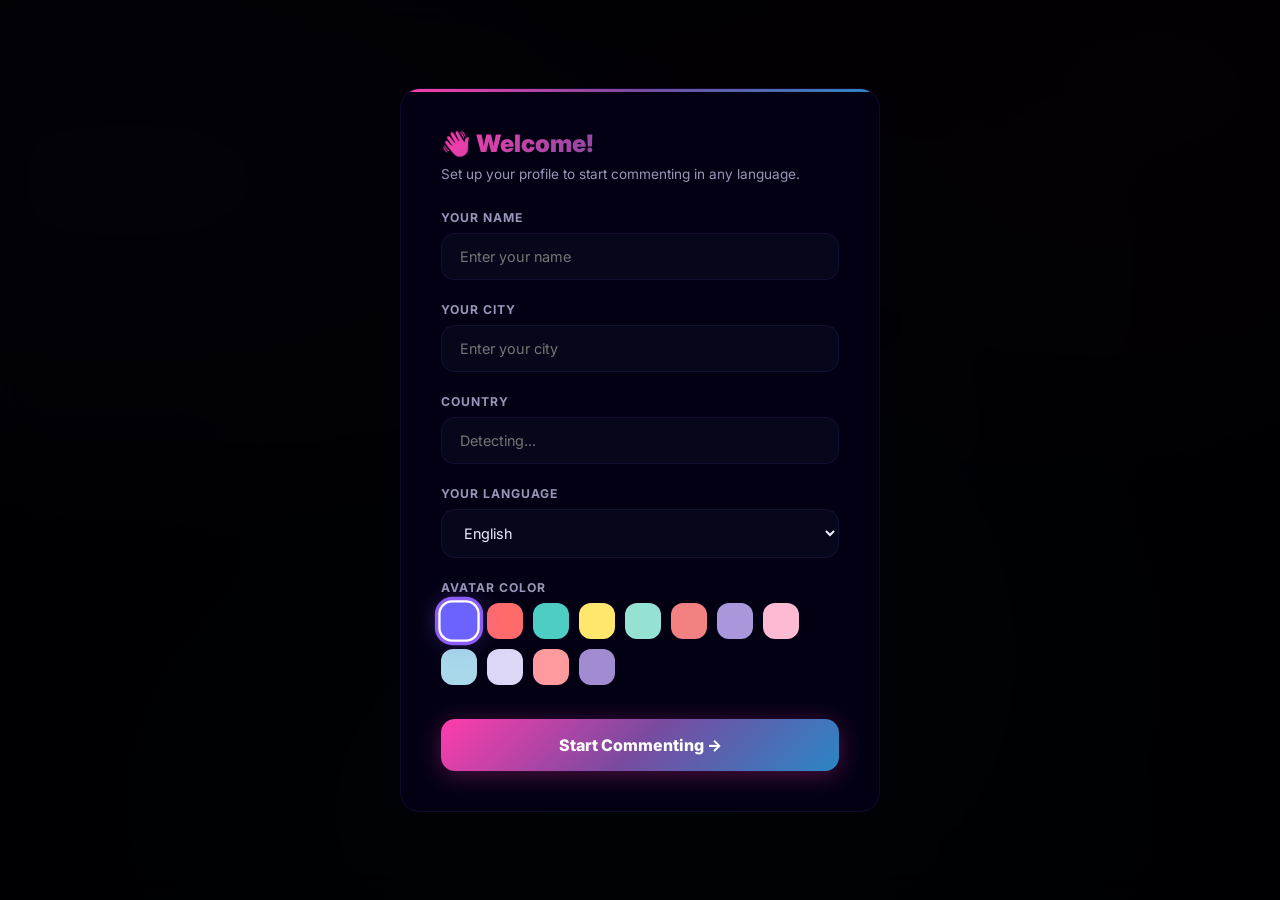
==== index.html @ 9a0cb6ca "🚀 Multilingual Comment System v1.0 - Full MVP Features: - 🌐 Translate comments to 20+ languages (MyM" ====
<!DOCTYPE html>
<html lang="en">
<head>
    <meta charset="UTF-8">
    <meta name="viewport" content="width=device-width, initial-scale=1.0">
    <meta name="description" content="Multilingual Comment System with Translation, Likes/Dislikes, and Auto Moderation">
    <title>💬 Multilingual Comment System</title>
    <link rel="stylesheet" href="assets/css/style.css">
    <link rel="icon" href="data:image/svg+xml,<svg xmlns='http://www.w3.org/2000/svg' viewBox='0 0 100 100'><text y='.9em' font-size='90'>💬</text></svg>">
</head>
<body>
    <div id="app">
        <div class="loading-spinner" style="min-height:100vh;display:flex;align-items:center;justify-content:center">
            <div class="spinner"></div>
            <span>Loading Comment System...</span>
        </div>
    </div>
    <div class="toast-container" id="toastContainer"></div>
    <script src="assets/js/app.js"></script>
</body>
</html>
---- assets/css/style.css ----
/* ===== MULTILINGUAL COMMENT SYSTEM v3.0 — ULTRA PREMIUM ===== */
@import url('https://fonts.googleapis.com/css2?family=Inter:wght@300;400;500;600;700;800;900&display=swap');

:root {
  --bg: #030014;
  --card: rgba(15,15,40,0.6);
  --card-hover: rgba(22,22,55,0.8);
  --input: rgba(10,10,30,0.7);
  --purple: #8B5CF6;
  --cyan: #06D6A0;
  --pink: #FF3CAC;
  --blue: #2B86C5;
  --gold: #F7C948;
  --neon-purple: rgba(139,92,246,0.4);
  --neon-cyan: rgba(6,214,160,0.3);
  --neon-pink: rgba(255,60,172,0.3);
  --g1: linear-gradient(135deg,#8B5CF6,#06D6A0);
  --g2: linear-gradient(135deg,#FF3CAC,#784BA0,#2B86C5);
  --g3: linear-gradient(90deg,#8B5CF6,#06D6A0,#FF3CAC,#2B86C5,#8B5CF6);
  --text1: #F0EDFF;
  --text2: #9896B8;
  --text3: #5C5A7A;
  --border: rgba(139,92,246,0.1);
  --r: 20px;
  --rs: 14px;
  --t: all 0.4s cubic-bezier(0.25,0.46,0.45,0.94);
}

*{margin:0;padding:0;box-sizing:border-box}

body{font-family:'Inter',sans-serif;background:var(--bg);color:var(--text1);min-height:100vh;overflow-x:hidden}

/* ===== AURORA + STARS BACKGROUND ===== */
body::before{
  content:'';position:fixed;inset:0;z-index:0;pointer-events:none;
  background:
    radial-gradient(ellipse 800px 400px at 10% 20%,rgba(139,92,246,0.12),transparent),
    radial-gradient(ellipse 600px 400px at 90% 10%,rgba(255,60,172,0.08),transparent),
    radial-gradient(ellipse 700px 500px at 50% 90%,rgba(6,214,160,0.08),transparent),
    radial-gradient(ellipse 400px 400px at 70% 50%,rgba(43,134,197,0.06),transparent);
  animation:aurora 15s ease-in-out infinite alternate;
}
body::after{
  content:'';position:fixed;inset:0;z-index:0;pointer-events:none;
  background-image:
    radial-gradient(1px 1px at 10% 15%,rgba(255,255,255,0.4),transparent),
    radial-gradient(1px 1px at 30% 45%,rgba(255,255,255,0.3),transparent),
    radial-gradient(1.5px 1.5px at 50% 25%,rgba(139,92,246,0.5),transparent),
    radial-gradient(1px 1px at 70% 65%,rgba(255,255,255,0.35),transparent),
    radial-gradient(1px 1px at 85% 35%,rgba(6,214,160,0.4),transparent),
    radial-gradient(1.5px 1.5px at 20% 75%,rgba(255,60,172,0.4),transparent),
    radial-gradient(1px 1px at 60% 85%,rgba(255,255,255,0.3),transparent),
    radial-gradient(1px 1px at 40% 5%,rgba(255,255,255,0.4),transparent),
    radial-gradient(1px 1px at 95% 80%,rgba(139,92,246,0.45),transparent),
    radial-gradient(1px 1px at 5% 55%,rgba(255,255,255,0.25),transparent);
  animation:twinkle 4s ease-in-out infinite alternate;
}
@keyframes aurora{
  0%{filter:hue-rotate(0deg) brightness(1);transform:scale(1)}
  50%{filter:hue-rotate(15deg) brightness(1.1);transform:scale(1.03)}
  100%{filter:hue-rotate(-10deg) brightness(1);transform:scale(1)}
}
@keyframes twinkle{0%{opacity:.6}50%{opacity:1}100%{opacity:.7}}

::-webkit-scrollbar{width:4px}
::-webkit-scrollbar-track{background:transparent}
::-webkit-scrollbar-thumb{background:var(--purple);border-radius:10px}

/* ===== HEADER ===== */
.app-header{
  position:sticky;top:0;z-index:100;
  background:rgba(3,0,20,0.7);
  backdrop-filter:blur(30px) saturate(1.8);
  border-bottom:1px solid var(--border);
  padding:12px 0;
}
.header-inner{max-width:840px;margin:0 auto;padding:0 20px;display:flex;align-items:center;justify-content:space-between}

.logo{display:flex;align-items:center;gap:12px;font-size:1.35rem;font-weight:900}
.logo-icon{
  width:46px;height:46px;border-radius:16px;
  display:flex;align-items:center;justify-content:center;font-size:1.3rem;
  background:var(--g2);
  box-shadow:0 0 30px var(--neon-pink),0 0 60px rgba(139,92,246,0.15);
  animation:iconFloat 4s ease-in-out infinite;
  position:relative;
}
.logo-icon::after{
  content:'';position:absolute;inset:-3px;border-radius:18px;
  background:var(--g3);background-size:300% 300%;
  animation:borderSpin 4s linear infinite;
  z-index:-1;opacity:0.5;filter:blur(4px);
}
@keyframes iconFloat{0%,100%{transform:translateY(0) rotate(0deg)}50%{transform:translateY(-3px) rotate(2deg)}}
@keyframes borderSpin{0%{background-position:0% 50%}50%{background-position:100% 50%}100%{background-position:0% 50%}}

.logo span{background:var(--g1);-webkit-background-clip:text;-webkit-text-fill-color:transparent;background-clip:text}

.lang-selector{position:relative}
.lang-selector select{
  appearance:none;background:var(--card);backdrop-filter:blur(10px);
  color:var(--text1);border:1px solid var(--border);
  padding:9px 38px 9px 14px;border-radius:var(--rs);
  font-family:inherit;font-size:0.85rem;cursor:pointer;transition:var(--t);
}
.lang-selector select:hover{border-color:rgba(139,92,246,0.3)}
.lang-selector select:focus{outline:none;border-color:var(--purple);box-shadow:0 0 25px var(--neon-purple)}
.lang-selector::after{content:'🌐';position:absolute;right:10px;top:50%;transform:translateY(-50%);pointer-events:none}

/* ===== CONTAINER ===== */
.container{max-width:840px;margin:0 auto;padding:28px 20px 60px;position:relative;z-index:1}

/* ===== USER BAR ===== */
.user-bar{
  display:flex;align-items:center;gap:16px;
  background:var(--card);backdrop-filter:blur(20px);
  border:1px solid var(--border);border-radius:var(--r);
  padding:20px 24px;margin-bottom:28px;
  transition:var(--t);position:relative;overflow:hidden;
}
.user-bar::before{
  content:'';position:absolute;top:0;left:0;right:0;height:2px;
  background:var(--g2);opacity:0;transition:opacity 0.4s;
}
.user-bar:hover{border-color:rgba(139,92,246,0.25);transform:translateY(-2px);box-shadow:0 10px 40px rgba(0,0,0,0.3)}
.user-bar:hover::before{opacity:1}

.user-bar .avatar{
  width:50px;height:50px;border-radius:16px;
  display:flex;align-items:center;justify-content:center;
  font-weight:900;font-size:1.1rem;color:#fff;flex-shrink:0;
  box-shadow:0 4px 20px rgba(0,0,0,0.4);
  transition:var(--t);
}
.user-bar:hover .avatar{transform:scale(1.08) rotate(3deg)}
.user-bar .user-info{flex:1}
.user-bar .user-name{font-weight:700;font-size:0.95rem}
.user-bar .user-location{font-size:0.78rem;color:var(--text2);margin-top:3px}

.user-bar .edit-btn{
  background:transparent;border:1px solid var(--border);
  color:var(--text2);padding:8px 18px;border-radius:var(--rs);
  cursor:pointer;font-size:0.8rem;transition:var(--t);font-family:inherit;font-weight:600;
}
.user-bar .edit-btn:hover{border-color:var(--purple);color:var(--purple);box-shadow:0 0 20px var(--neon-purple);background:rgba(139,92,246,0.05)}

/* ===== COMPOSER ===== */
.composer{
  background:var(--card);backdrop-filter:blur(20px);
  border:1px solid var(--border);border-radius:var(--r);
  padding:26px;margin-bottom:36px;transition:var(--t);
  position:relative;overflow:hidden;
}
.composer::before{
  content:'';position:absolute;inset:-1px;border-radius:var(--r);
  background:var(--g3);background-size:400% 400%;
  animation:borderSpin 6s linear infinite;
  z-index:-1;opacity:0;transition:opacity 0.5s;
}
.composer:focus-within{border-color:transparent}
.composer:focus-within::before{opacity:0.3}
.composer::after{
  content:'';position:absolute;inset:1px;border-radius:calc(var(--r) - 1px);
  background:rgba(3,0,20,0.95);z-index:-1;
}

.composer-header{display:flex;align-items:center;justify-content:space-between;margin-bottom:16px}
.composer-header h3{font-size:1.05rem;font-weight:800;background:var(--g1);-webkit-background-clip:text;-webkit-text-fill-color:transparent;background-clip:text}

.char-counter{font-size:0.75rem;color:var(--text3);transition:var(--t);font-weight:600}
.char-counter.warning{color:var(--gold)}
.char-counter.danger{color:var(--pink)}

.composer textarea{
  width:100%;min-height:120px;background:var(--input);
  border:1px solid var(--border);border-radius:var(--rs);
  padding:16px 18px;color:var(--text1);font-family:inherit;
  font-size:0.92rem;line-height:1.7;resize:vertical;transition:var(--t);
}
.composer textarea:focus{outline:none;border-color:var(--purple);box-shadow:0 0 30px var(--neon-purple),inset 0 0 20px rgba(139,92,246,0.03)}
.composer textarea::placeholder{color:var(--text3)}

.composer-footer{display:flex;align-items:center;justify-content:space-between;margin-top:18px;gap:12px}
.composer-lang{display:flex;align-items:center;gap:8px;font-size:0.8rem;color:var(--text2)}
.composer-lang select{background:var(--input);color:var(--text1);border:1px solid var(--border);padding:8px 12px;border-radius:var(--rs);font-family:inherit;font-size:0.8rem;cursor:pointer}

.btn-post{
  background:var(--g2);color:#fff;border:none;
  padding:13px 32px;border-radius:var(--rs);
  font-family:inherit;font-size:0.92rem;font-weight:800;
  cursor:pointer;transition:var(--t);
  display:flex;align-items:center;gap:8px;
  box-shadow:0 4px 25px var(--neon-pink);
  position:relative;overflow:hidden;
}
.btn-post::before{
  content:'';position:absolute;top:0;left:-100%;width:100%;height:100%;
  background:linear-gradient(90deg,transparent,rgba(255,255,255,0.2),transparent);
  transition:left 0.7s;
}
.btn-post:hover::before{left:100%}
.btn-post:hover{transform:translateY(-3px) scale(1.02);box-shadow:0 8px 40px var(--neon-pink),0 0 60px rgba(255,60,172,0.15)}
.btn-post:active{transform:scale(0.97)}
.btn-post:disabled{opacity:0.4;cursor:not-allowed;transform:none}

/* ===== STATS ===== */
.stats-bar{display:flex;gap:12px;margin-bottom:24px;flex-wrap:wrap}
.stat-pill{
  background:var(--card);backdrop-filter:blur(10px);
  border:1px solid var(--border);border-radius:50px;
  padding:9px 20px;font-size:0.8rem;color:var(--text2);
  display:flex;align-items:center;gap:7px;transition:var(--t);
}
.stat-pill:hover{border-color:rgba(139,92,246,0.25);transform:translateY(-2px);box-shadow:0 4px 16px rgba(0,0,0,0.2)}
.stat-pill .count{font-weight:900;background:var(--g1);-webkit-background-clip:text;-webkit-text-fill-color:transparent;background-clip:text}

/* ===== COMMENT CARD ===== */
.comment-card{
  background:var(--card);backdrop-filter:blur(20px);
  border:1px solid var(--border);border-radius:var(--r);
  padding:24px;margin-bottom:16px;
  transition:var(--t);
  animation:cardReveal 0.6s cubic-bezier(0.34,1.56,0.64,1) forwards;
  opacity:0;position:relative;overflow:hidden;
}
.comment-card::before{
  content:'';position:absolute;top:0;left:0;width:3px;height:0;
  background:var(--g1);transition:height 0.4s cubic-bezier(0.34,1.56,0.64,1);border-radius:0 2px 2px 0;
}
.comment-card:hover{
  border-color:rgba(139,92,246,0.2);
  background:var(--card-hover);
  transform:translateY(-4px) scale(1.005);
  box-shadow:0 20px 60px rgba(0,0,0,0.3),0 0 40px rgba(139,92,246,0.05);
}
.comment-card:hover::before{height:100%}

@keyframes cardReveal{
  from{opacity:0;transform:translateY(30px) rotateX(5deg) scale(0.96)}
  to{opacity:1;transform:translateY(0) rotateX(0) scale(1)}
}

.comment-header{display:flex;align-items:center;gap:14px;margin-bottom:16px}
.comment-avatar{
  width:48px;height:48px;border-radius:16px;
  display:flex;align-items:center;justify-content:center;
  font-weight:900;font-size:1rem;color:#fff;flex-shrink:0;
  box-shadow:0 4px 20px rgba(0,0,0,0.4);transition:var(--t);
}
.comment-card:hover .comment-avatar{transform:scale(1.1) rotate(-3deg);box-shadow:0 6px 24px rgba(0,0,0,0.5)}
.comment-meta{flex:1}
.comment-username{font-weight:700;font-size:0.93rem}
.comment-location{font-size:0.75rem;color:var(--text2);margin-top:3px}
.comment-time{font-size:0.72rem;color:var(--text3);white-space:nowrap}

.comment-body{font-size:0.93rem;line-height:1.8;margin-bottom:16px;word-wrap:break-word}

.comment-translation{
  background:rgba(139,92,246,0.05);border:1px solid rgba(139,92,246,0.1);
  border-radius:var(--rs);padding:16px 20px;margin-bottom:14px;
  font-size:0.88rem;line-height:1.7;display:none;
}
.comment-translation.show{display:block;animation:cardReveal 0.3s ease}
.comment-translation .label{
  font-size:0.72rem;font-weight:800;
  background:var(--g1);-webkit-background-clip:text;-webkit-text-fill-color:transparent;background-clip:text;
  text-transform:uppercase;letter-spacing:0.8px;margin-bottom:8px;
}

/* ===== TRANSLATE PICKER ===== */
.translate-picker{
  display:flex;align-items:center;gap:10px;margin-bottom:14px;padding:14px 18px;
  background:rgba(139,92,246,0.04);border:1px solid rgba(139,92,246,0.1);
  border-radius:var(--rs);animation:cardReveal 0.25s ease;
}
.translate-select{
  flex:1;background:var(--input);color:var(--text1);border:1px solid var(--border);
  padding:9px 14px;border-radius:var(--rs);font-family:inherit;font-size:0.82rem;cursor:pointer;
}
.translate-select:focus{outline:none;border-color:var(--purple)}
.btn-translate-go{
  background:var(--g1);color:#fff;border:none;padding:9px 22px;
  border-radius:var(--rs);font-family:inherit;font-size:0.82rem;font-weight:700;
  cursor:pointer;transition:var(--t);white-space:nowrap;
  box-shadow:0 2px 16px var(--neon-purple);
}
.btn-translate-go:hover{transform:translateY(-2px);box-shadow:0 6px 24px var(--neon-purple)}

/* ===== ACTIONS ===== */
.comment-actions{display:flex;align-items:center;gap:6px;flex-wrap:wrap}

.action-btn{
  background:none;border:1px solid transparent;color:var(--text3);
  padding:8px 14px;border-radius:var(--rs);font-family:inherit;font-size:0.8rem;
  cursor:pointer;transition:var(--t);display:flex;align-items:center;gap:6px;
  position:relative;overflow:hidden;font-weight:600;
}
.action-btn:hover{background:rgba(255,255,255,0.03);color:var(--text2);border-color:var(--border)}

.action-btn.translate-btn:hover,.action-btn.translate-btn.active{color:var(--purple);border-color:rgba(139,92,246,0.2);background:rgba(139,92,246,0.06)}

.action-btn.like-btn:hover,.action-btn.like-btn.active{color:var(--cyan);border-color:rgba(6,214,160,0.2)}
.action-btn.like-btn.active{background:rgba(6,214,160,0.06);box-shadow:0 0 16px var(--neon-cyan)}
.action-btn.like-btn:active{animation:popBounce 0.4s ease}

.action-btn.dislike-btn:hover,.action-btn.dislike-btn.active{color:var(--pink);border-color:rgba(255,60,172,0.2)}
.action-btn.dislike-btn.active{background:rgba(255,60,172,0.06);box-shadow:0 0 16px var(--neon-pink)}

@keyframes popBounce{0%{transform:scale(1)}30%{transform:scale(1.3)}60%{transform:scale(0.9)}100%{transform:scale(1)}}

.action-btn .emoji{font-size:1.1rem;transition:transform 0.3s cubic-bezier(0.34,1.56,0.64,1)}
.action-btn:hover .emoji{transform:scale(1.25)}
.action-separator{width:1px;height:24px;background:var(--border);margin:0 4px}

/* ===== LOADING/EMPTY ===== */
.loading-spinner{display:flex;flex-direction:column;align-items:center;justify-content:center;padding:80px 20px;color:var(--text2);gap:20px}
.spinner{
  width:40px;height:40px;border:3px solid var(--border);border-top-color:var(--purple);
  border-radius:50%;animation:spin 0.7s linear infinite;
  box-shadow:0 0 20px var(--neon-purple);
}
@keyframes spin{to{transform:rotate(360deg)}}
.empty-state{text-align:center;padding:80px 20px;color:var(--text2)}
.empty-state .emoji{font-size:4rem;margin-bottom:20px;animation:emojiBob 3s ease-in-out infinite}
@keyframes emojiBob{0%,100%{transform:translateY(0) scale(1)}50%{transform:translateY(-12px) scale(1.05)}}
.empty-state p{font-size:0.9rem}

/* ===== TOAST ===== */
.toast-container{position:fixed;top:20px;right:20px;z-index:9999;display:flex;flex-direction:column;gap:10px}
.toast{
  background:rgba(15,15,40,0.92);backdrop-filter:blur(24px);
  border:1px solid var(--border);border-radius:var(--rs);
  padding:14px 24px;color:var(--text1);font-size:0.85rem;
  box-shadow:0 10px 40px rgba(0,0,0,0.5);
  display:flex;align-items:center;gap:10px;
  animation:toastPop 0.5s cubic-bezier(0.34,1.56,0.64,1);max-width:400px;
}
.toast.success{border-left:3px solid var(--cyan);box-shadow:0 10px 40px rgba(0,0,0,0.5),0 0 20px var(--neon-cyan)}
.toast.error{border-left:3px solid var(--pink);box-shadow:0 10px 40px rgba(0,0,0,0.5),0 0 20px var(--neon-pink)}
.toast.warning{border-left:3px solid var(--gold)}
.toast.info{border-left:3px solid var(--blue)}
@keyframes toastPop{from{opacity:0;transform:translateX(80px) scale(0.8)}to{opacity:1;transform:translateX(0) scale(1)}}

/* ===== MODAL ===== */
.modal-overlay{
  position:fixed;inset:0;background:rgba(0,0,0,0.8);
  backdrop-filter:blur(16px);z-index:1000;
  display:flex;align-items:center;justify-content:center;padding:20px;
  animation:fadeIn 0.3s ease;
}
@keyframes fadeIn{from{opacity:0}to{opacity:1}}

.modal{
  background:var(--bg);border:1px solid var(--border);
  border-radius:var(--r);padding:40px;width:100%;max-width:480px;
  animation:modalSpring 0.6s cubic-bezier(0.34,1.56,0.64,1);
  position:relative;overflow:hidden;
}
.modal::before{
  content:'';position:absolute;top:0;left:0;right:0;height:3px;
  background:var(--g2);
}
.modal::after{
  content:'';position:absolute;top:-50%;right:-50%;width:200px;height:200px;
  border-radius:50%;background:radial-gradient(circle,rgba(139,92,246,0.1),transparent 70%);
  animation:modalGlow 5s ease-in-out infinite;pointer-events:none;
}
@keyframes modalSpring{from{opacity:0;transform:scale(0.8) translateY(40px) rotateX(10deg)}to{opacity:1;transform:scale(1) translateY(0) rotateX(0)}}
@keyframes modalGlow{0%,100%{transform:translate(0,0)}50%{transform:translate(-30px,30px)}}

.modal h2{font-size:1.5rem;font-weight:900;margin-bottom:8px;background:var(--g2);-webkit-background-clip:text;-webkit-text-fill-color:transparent;background-clip:text}
.modal p{color:var(--text2);font-size:0.85rem;margin-bottom:28px}

.form-group{margin-bottom:22px}
.form-group label{display:block;font-size:0.76rem;font-weight:700;color:var(--text2);margin-bottom:8px;text-transform:uppercase;letter-spacing:1px}
.form-group input,.form-group select{
  width:100%;background:var(--input);border:1px solid var(--border);
  border-radius:var(--rs);padding:14px 18px;color:var(--text1);
  font-family:inherit;font-size:0.9rem;transition:var(--t);
}
.form-group input:focus,.form-group select:focus{outline:none;border-color:var(--purple);box-shadow:0 0 30px var(--neon-purple)}

.color-picker-row{display:flex;gap:10px;flex-wrap:wrap}
.color-dot{
  width:36px;height:36px;border-radius:12px;cursor:pointer;
  border:2px solid transparent;transition:var(--t);
}
.color-dot:hover{transform:scale(1.25) rotate(8deg)}
.color-dot.active{border-color:#fff;box-shadow:0 0 0 3px var(--purple),0 0 20px var(--neon-purple);transform:scale(1.15)}

.btn-save{
  width:100%;background:var(--g2);color:#fff;border:none;
  padding:16px;border-radius:var(--rs);font-family:inherit;font-size:1rem;font-weight:800;
  cursor:pointer;transition:var(--t);margin-top:12px;
  box-shadow:0 4px 25px var(--neon-pink);position:relative;overflow:hidden;
}
.btn-save::before{
  content:'';position:absolute;top:0;left:-100%;width:100%;height:100%;
  background:linear-gradient(90deg,transparent,rgba(255,255,255,0.2),transparent);
  transition:left 0.7s;
}
.btn-save:hover::before{left:100%}
.btn-save:hover{transform:translateY(-3px);box-shadow:0 8px 40px var(--neon-pink)}

/* ===== FOOTER ===== */
.app-footer{text-align:center;padding:30px 20px;color:var(--text3);font-size:0.75rem;border-top:1px solid var(--border);margin-top:50px}
.app-footer a{background:var(--g1);-webkit-background-clip:text;-webkit-text-fill-color:transparent;background-clip:text;text-decoration:none;font-weight:700}

/* ===== RESPONSIVE ===== */
@media(max-width:640px){
  .container{padding:16px 12px 40px}
  .comment-card{padding:18px}
  .composer{padding:20px}
  .composer-footer{flex-direction:column;align-items:stretch}
  .btn-post{justify-content:center}
  .header-inner{flex-direction:column;gap:10px}
  .action-btn{padding:6px 10px;font-size:0.75rem}
  .translate-picker{flex-direction:column}
}
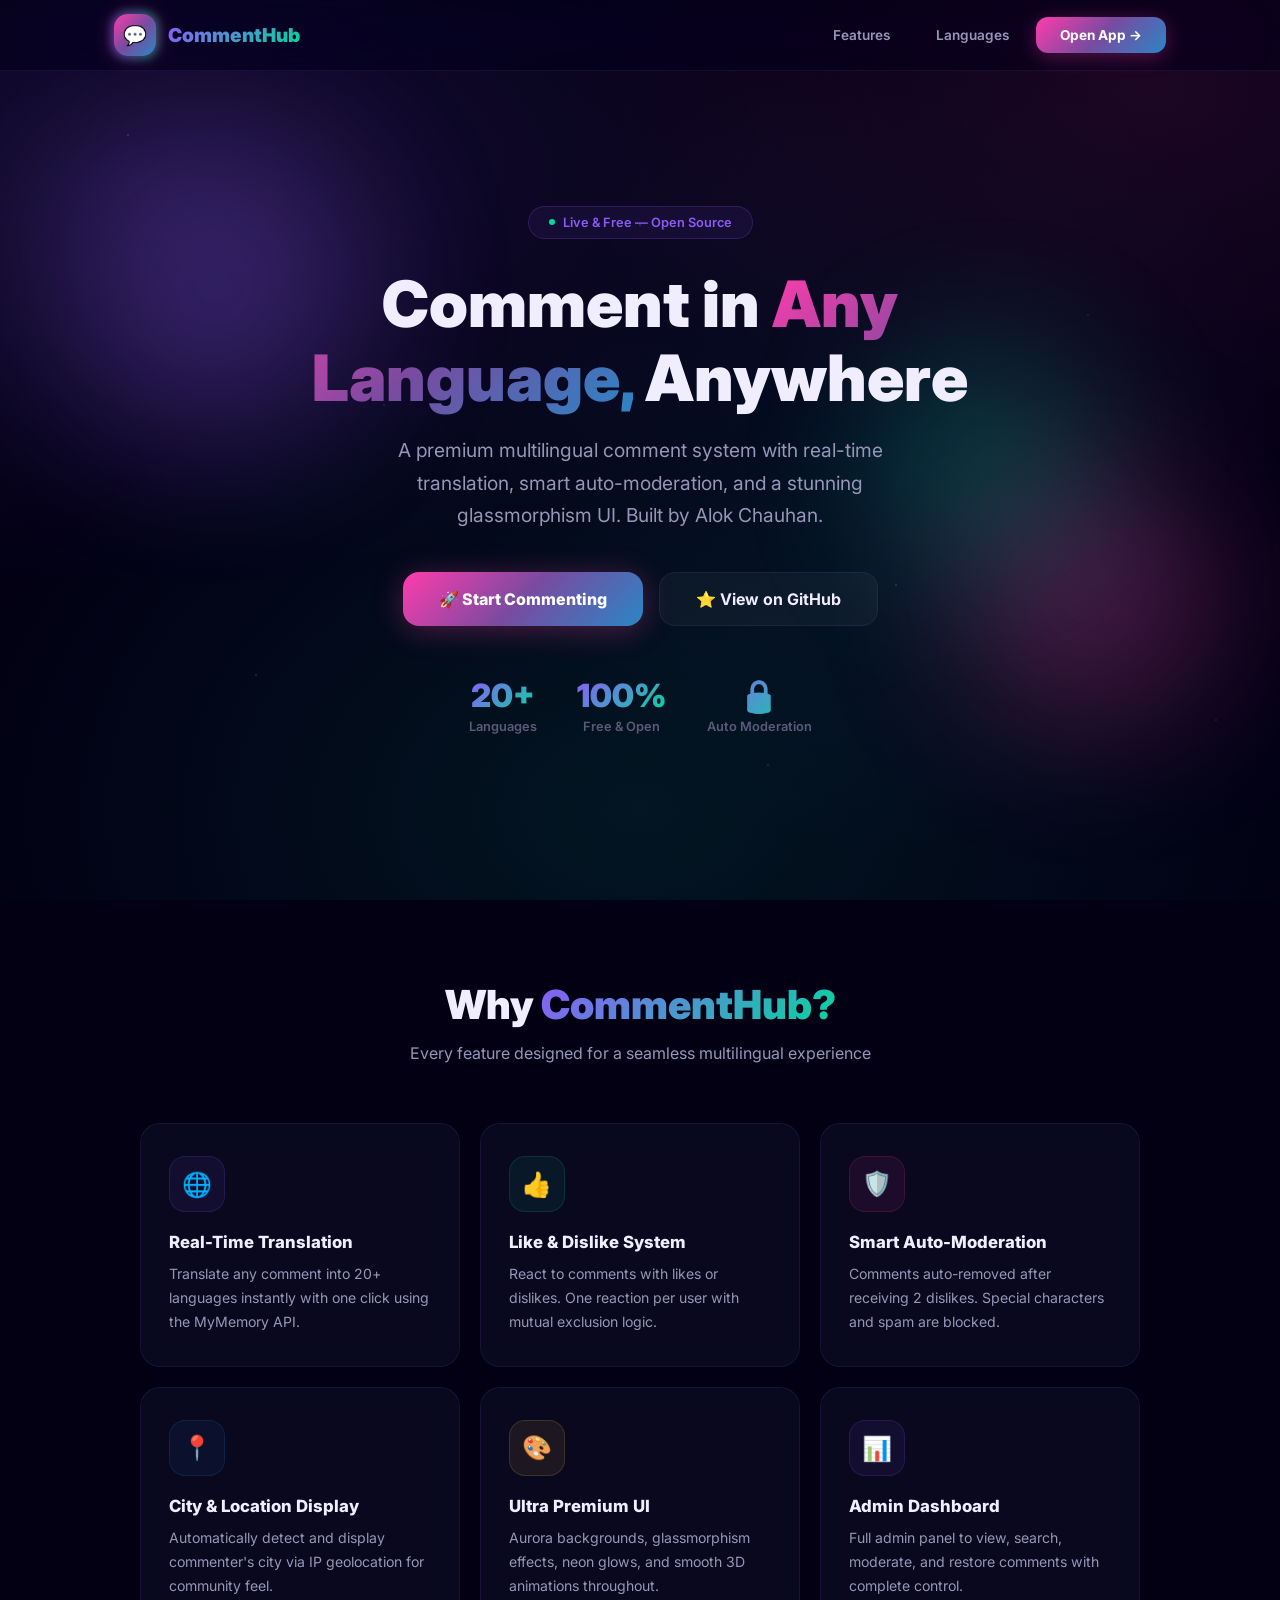
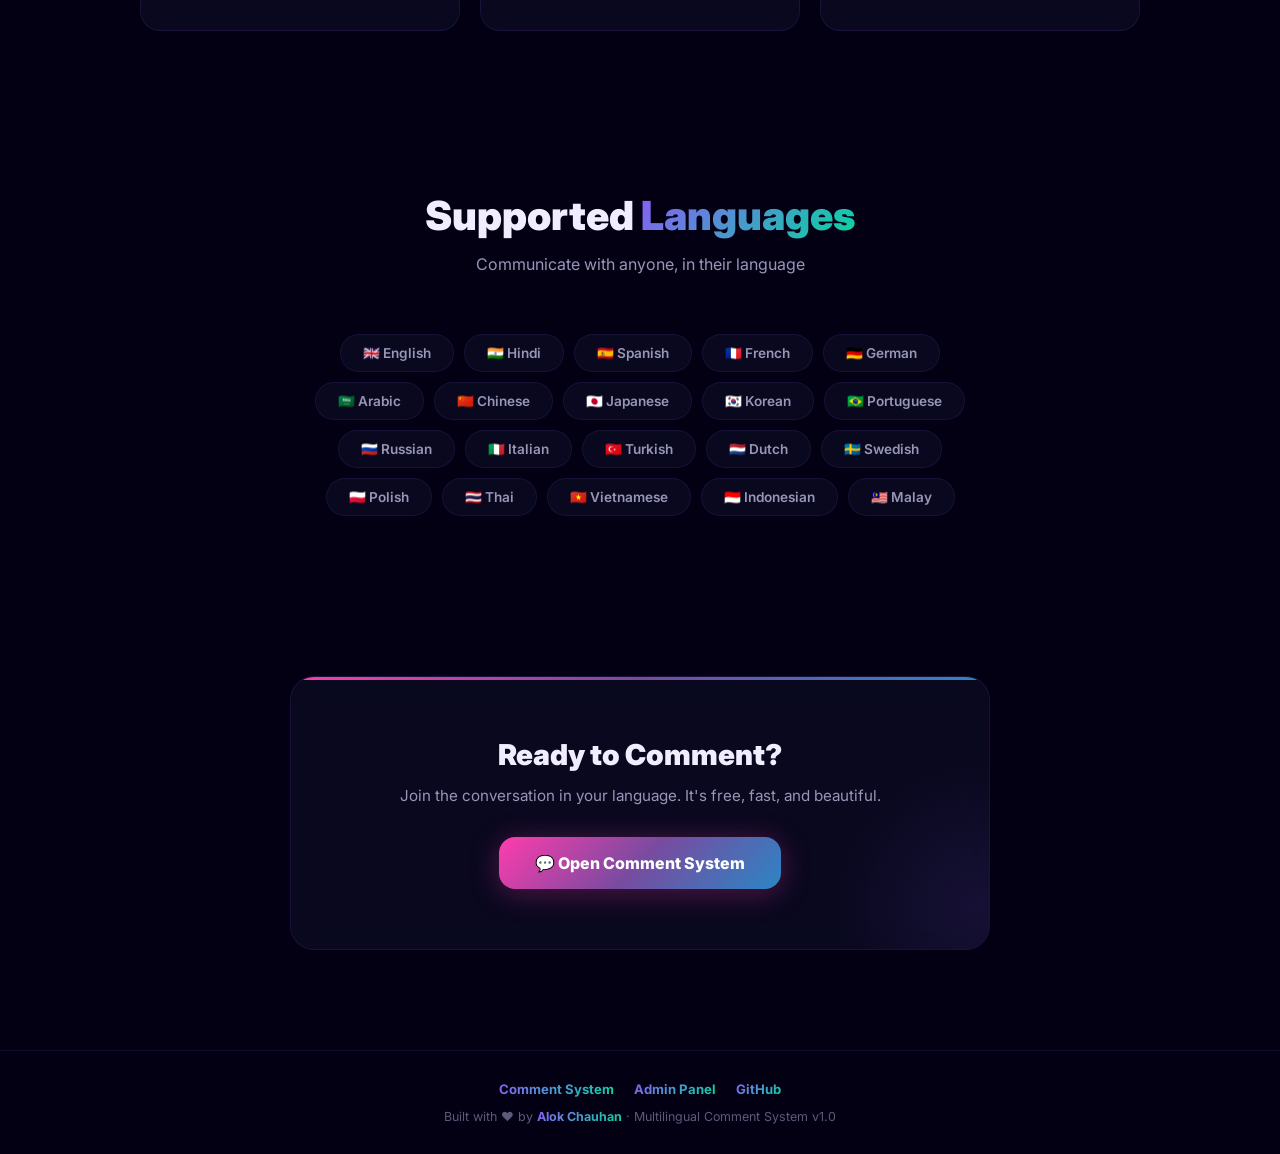
==== commit 6f2207f2: "Add premium welcome landing page, move comment system to comments.html" ====
--- a/index.html
+++ b/index.html
@@ -3,19 +3,489 @@
 <head>
     <meta charset="UTF-8">
     <meta name="viewport" content="width=device-width, initial-scale=1.0">
-    <meta name="description" content="Multilingual Comment System with Translation, Likes/Dislikes, and Auto Moderation">
-    <title>💬 Multilingual Comment System</title>
-    <link rel="stylesheet" href="assets/css/style.css">
+    <meta name="description" content="Multilingual Comment System — Translate, Like, Moderate comments in 20+ languages with a premium glassmorphism UI.">
+    <title>💬 Multilingual Comment System — Welcome</title>
     <link rel="icon" href="data:image/svg+xml,<svg xmlns='http://www.w3.org/2000/svg' viewBox='0 0 100 100'><text y='.9em' font-size='90'>💬</text></svg>">
+    <link href="https://fonts.googleapis.com/css2?family=Inter:wght@300;400;500;600;700;800;900&display=swap" rel="stylesheet">
+    <style>
+        :root {
+            --bg: #030014;
+            --purple: #8B5CF6;
+            --cyan: #06D6A0;
+            --pink: #FF3CAC;
+            --blue: #2B86C5;
+            --gold: #F7C948;
+            --text1: #F0EDFF;
+            --text2: #9896B8;
+            --text3: #5C5A7A;
+            --card: rgba(15,15,40,0.55);
+            --border: rgba(139,92,246,0.12);
+            --g1: linear-gradient(135deg,#8B5CF6,#06D6A0);
+            --g2: linear-gradient(135deg,#FF3CAC,#784BA0,#2B86C5);
+            --g3: linear-gradient(90deg,#8B5CF6,#06D6A0,#FF3CAC,#2B86C5,#8B5CF6);
+            --neon-purple: rgba(139,92,246,0.4);
+            --neon-pink: rgba(255,60,172,0.3);
+            --neon-cyan: rgba(6,214,160,0.3);
+        }
+
+        * { margin:0; padding:0; box-sizing:border-box; }
+
+        body {
+            font-family:'Inter',sans-serif;
+            background:var(--bg);
+            color:var(--text1);
+            min-height:100vh;
+            overflow-x:hidden;
+        }
+
+        /* Aurora Background */
+        body::before {
+            content:''; position:fixed; inset:0; z-index:0; pointer-events:none;
+            background:
+                radial-gradient(ellipse 800px 400px at 10% 20%,rgba(139,92,246,0.15),transparent),
+                radial-gradient(ellipse 600px 400px at 90% 10%,rgba(255,60,172,0.1),transparent),
+                radial-gradient(ellipse 700px 500px at 50% 90%,rgba(6,214,160,0.1),transparent),
+                radial-gradient(ellipse 400px 400px at 70% 50%,rgba(43,134,197,0.08),transparent);
+            animation: aurora 15s ease-in-out infinite alternate;
+        }
+        body::after {
+            content:''; position:fixed; inset:0; z-index:0; pointer-events:none;
+            background-image:
+                radial-gradient(1px 1px at 10% 15%,rgba(255,255,255,0.4),transparent),
+                radial-gradient(1px 1px at 30% 45%,rgba(255,255,255,0.3),transparent),
+                radial-gradient(1.5px 1.5px at 50% 25%,rgba(139,92,246,0.5),transparent),
+                radial-gradient(1px 1px at 70% 65%,rgba(255,255,255,0.35),transparent),
+                radial-gradient(1px 1px at 85% 35%,rgba(6,214,160,0.4),transparent),
+                radial-gradient(1.5px 1.5px at 20% 75%,rgba(255,60,172,0.4),transparent),
+                radial-gradient(1px 1px at 60% 85%,rgba(255,255,255,0.3),transparent),
+                radial-gradient(1px 1px at 95% 80%,rgba(139,92,246,0.45),transparent);
+            animation: twinkle 4s ease-in-out infinite alternate;
+        }
+        @keyframes aurora {
+            0%{filter:hue-rotate(0deg) brightness(1);transform:scale(1)}
+            50%{filter:hue-rotate(15deg) brightness(1.1);transform:scale(1.03)}
+            100%{filter:hue-rotate(-10deg) brightness(1);transform:scale(1)}
+        }
+        @keyframes twinkle { 0%{opacity:.6} 50%{opacity:1} 100%{opacity:.7} }
+
+        /* Scrollbar */
+        ::-webkit-scrollbar{width:4px}
+        ::-webkit-scrollbar-track{background:transparent}
+        ::-webkit-scrollbar-thumb{background:var(--purple);border-radius:10px}
+
+        /* ===== NAV ===== */
+        .nav {
+            position:fixed; top:0; left:0; right:0; z-index:100;
+            background:rgba(3,0,20,0.6);
+            backdrop-filter:blur(30px) saturate(1.8);
+            border-bottom:1px solid var(--border);
+            padding:14px 0;
+            transition: background 0.4s;
+        }
+        .nav-inner {
+            max-width:1100px; margin:0 auto; padding:0 24px;
+            display:flex; align-items:center; justify-content:space-between;
+        }
+        .nav-logo { display:flex; align-items:center; gap:12px; font-size:1.2rem; font-weight:900; text-decoration:none; }
+        .nav-logo-icon {
+            width:42px; height:42px; border-radius:14px;
+            display:flex; align-items:center; justify-content:center; font-size:1.2rem;
+            background:var(--g2);
+            box-shadow:0 0 25px var(--neon-pink);
+            position:relative;
+        }
+        .nav-logo-icon::after {
+            content:''; position:absolute; inset:-3px; border-radius:16px;
+            background:var(--g3); background-size:300% 300%;
+            animation:borderSpin 4s linear infinite;
+            z-index:-1; opacity:0.5; filter:blur(4px);
+        }
+        @keyframes borderSpin{0%{background-position:0% 50%}50%{background-position:100% 50%}100%{background-position:0% 50%}}
+        .nav-logo span { background:var(--g1); -webkit-background-clip:text; -webkit-text-fill-color:transparent; background-clip:text; }
+        .nav-links { display:flex; gap:8px; align-items:center; }
+        .nav-link {
+            color:var(--text2); text-decoration:none; font-size:0.85rem; font-weight:600;
+            padding:8px 18px; border-radius:12px; transition:all 0.3s;
+            border:1px solid transparent;
+        }
+        .nav-link:hover { color:var(--text1); border-color:var(--border); background:rgba(255,255,255,0.03); }
+        .nav-cta {
+            background:var(--g2); color:#fff; border:none;
+            padding:10px 24px; border-radius:12px; font-family:inherit;
+            font-size:0.85rem; font-weight:700; cursor:pointer;
+            text-decoration:none; transition:all 0.3s;
+            box-shadow:0 4px 20px var(--neon-pink);
+        }
+        .nav-cta:hover { transform:translateY(-2px); box-shadow:0 8px 30px var(--neon-pink); }
+
+        /* ===== HERO ===== */
+        .hero {
+            min-height:100vh; display:flex; align-items:center; justify-content:center;
+            text-align:center; padding:120px 24px 80px; position:relative; z-index:1;
+        }
+        .hero-content { max-width:720px; }
+        .hero-badge {
+            display:inline-flex; align-items:center; gap:8px;
+            background:rgba(139,92,246,0.08); border:1px solid rgba(139,92,246,0.2);
+            border-radius:50px; padding:8px 20px; font-size:0.8rem; color:var(--purple);
+            font-weight:600; margin-bottom:28px;
+            animation:fadeUp 0.8s ease forwards;
+        }
+        .hero-badge .dot { width:6px; height:6px; border-radius:50%; background:var(--cyan); animation:pulse 2s infinite; }
+        @keyframes pulse { 0%,100%{opacity:1;transform:scale(1)} 50%{opacity:0.5;transform:scale(1.5)} }
+
+        .hero h1 {
+            font-size:clamp(2.2rem,6vw,4rem); font-weight:900; line-height:1.15;
+            margin-bottom:20px; animation:fadeUp 0.8s 0.1s ease both;
+        }
+        .hero h1 .gradient { background:var(--g2); -webkit-background-clip:text; -webkit-text-fill-color:transparent; background-clip:text; }
+        .hero p {
+            font-size:clamp(1rem,2.5vw,1.2rem); color:var(--text2); line-height:1.7;
+            max-width:560px; margin:0 auto 40px;
+            animation:fadeUp 0.8s 0.2s ease both;
+        }
+        .hero-actions {
+            display:flex; gap:16px; justify-content:center; flex-wrap:wrap;
+            animation:fadeUp 0.8s 0.3s ease both;
+        }
+        .btn-primary {
+            background:var(--g2); color:#fff; border:none;
+            padding:16px 36px; border-radius:16px; font-family:inherit;
+            font-size:1rem; font-weight:800; cursor:pointer;
+            text-decoration:none; transition:all 0.4s;
+            box-shadow:0 4px 30px var(--neon-pink);
+            position:relative; overflow:hidden; display:inline-flex; align-items:center; gap:10px;
+        }
+        .btn-primary::before {
+            content:''; position:absolute; top:0; left:-100%; width:100%; height:100%;
+            background:linear-gradient(90deg,transparent,rgba(255,255,255,0.2),transparent);
+            transition:left 0.7s;
+        }
+        .btn-primary:hover::before { left:100%; }
+        .btn-primary:hover { transform:translateY(-4px) scale(1.02); box-shadow:0 12px 50px var(--neon-pink); }
+        .btn-secondary {
+            background:rgba(255,255,255,0.04); color:var(--text1); border:1px solid var(--border);
+            padding:16px 36px; border-radius:16px; font-family:inherit;
+            font-size:1rem; font-weight:700; cursor:pointer;
+            text-decoration:none; transition:all 0.4s;
+            display:inline-flex; align-items:center; gap:10px;
+        }
+        .btn-secondary:hover { border-color:rgba(139,92,246,0.3); background:rgba(139,92,246,0.06); transform:translateY(-3px); }
+
+        /* Floating orbs */
+        .orb {
+            position:absolute; border-radius:50%; filter:blur(80px); opacity:0.3; z-index:-1;
+            animation:orbFloat 8s ease-in-out infinite;
+        }
+        .orb-1 { width:300px; height:300px; background:var(--purple); top:15%; left:5%; animation-delay:0s; }
+        .orb-2 { width:250px; height:250px; background:var(--pink); bottom:20%; right:5%; animation-delay:3s; }
+        .orb-3 { width:200px; height:200px; background:var(--cyan); top:40%; right:15%; animation-delay:5s; }
+        @keyframes orbFloat {
+            0%,100%{transform:translate(0,0)} 33%{transform:translate(30px,-20px)} 66%{transform:translate(-20px,30px)}
+        }
+
+        @keyframes fadeUp {
+            from{opacity:0;transform:translateY(30px)} to{opacity:1;transform:translateY(0)}
+        }
+
+        /* ===== FEATURES ===== */
+        .features {
+            padding:80px 24px 100px; position:relative; z-index:1;
+        }
+        .section-header {
+            text-align:center; margin-bottom:60px;
+        }
+        .section-header h2 {
+            font-size:clamp(1.8rem,4vw,2.5rem); font-weight:900; margin-bottom:14px;
+        }
+        .section-header h2 .gradient { background:var(--g1); -webkit-background-clip:text; -webkit-text-fill-color:transparent; background-clip:text; }
+        .section-header p { color:var(--text2); font-size:1rem; max-width:500px; margin:0 auto; }
+
+        .features-grid {
+            display:grid; grid-template-columns:repeat(auto-fit,minmax(280px,1fr));
+            gap:20px; max-width:1000px; margin:0 auto;
+        }
+        .feature-card {
+            background:var(--card); backdrop-filter:blur(20px);
+            border:1px solid var(--border); border-radius:20px;
+            padding:32px 28px; transition:all 0.4s cubic-bezier(0.25,0.46,0.45,0.94);
+            position:relative; overflow:hidden;
+        }
+        .feature-card::before {
+            content:''; position:absolute; top:0; left:0; right:0; height:2px;
+            background:var(--g2); opacity:0; transition:opacity 0.4s;
+        }
+        .feature-card:hover {
+            border-color:rgba(139,92,246,0.25); transform:translateY(-6px);
+            box-shadow:0 20px 60px rgba(0,0,0,0.4),0 0 40px rgba(139,92,246,0.06);
+        }
+        .feature-card:hover::before { opacity:1; }
+        .feature-icon {
+            width:56px; height:56px; border-radius:16px;
+            display:flex; align-items:center; justify-content:center;
+            font-size:1.5rem; margin-bottom:20px;
+            background:rgba(139,92,246,0.08); border:1px solid rgba(139,92,246,0.15);
+        }
+        .feature-card:nth-child(2) .feature-icon { background:rgba(6,214,160,0.08); border-color:rgba(6,214,160,0.15); }
+        .feature-card:nth-child(3) .feature-icon { background:rgba(255,60,172,0.08); border-color:rgba(255,60,172,0.15); }
+        .feature-card:nth-child(4) .feature-icon { background:rgba(43,134,197,0.08); border-color:rgba(43,134,197,0.15); }
+        .feature-card:nth-child(5) .feature-icon { background:rgba(247,201,72,0.08); border-color:rgba(247,201,72,0.15); }
+        .feature-card:nth-child(6) .feature-icon { background:rgba(139,92,246,0.08); border-color:rgba(139,92,246,0.15); }
+        .feature-card h3 { font-size:1.05rem; font-weight:800; margin-bottom:10px; }
+        .feature-card p { font-size:0.88rem; color:var(--text2); line-height:1.7; }
+
+        /* ===== LANGUAGES ===== */
+        .languages {
+            padding:60px 24px 100px; position:relative; z-index:1;
+        }
+        .lang-cloud {
+            display:flex; flex-wrap:wrap; gap:10px; justify-content:center;
+            max-width:700px; margin:0 auto;
+        }
+        .lang-tag {
+            background:var(--card); backdrop-filter:blur(10px);
+            border:1px solid var(--border); border-radius:50px;
+            padding:10px 22px; font-size:0.85rem; color:var(--text2);
+            font-weight:600; transition:all 0.3s; cursor:default;
+        }
+        .lang-tag:hover {
+            border-color:rgba(139,92,246,0.3); color:var(--text1);
+            transform:translateY(-3px); box-shadow:0 8px 24px rgba(0,0,0,0.3);
+        }
+
+        /* ===== CTA ===== */
+        .cta {
+            padding:60px 24px 100px; position:relative; z-index:1;
+        }
+        .cta-card {
+            max-width:700px; margin:0 auto; text-align:center;
+            background:var(--card); backdrop-filter:blur(20px);
+            border:1px solid var(--border); border-radius:24px;
+            padding:60px 40px; position:relative; overflow:hidden;
+        }
+        .cta-card::before {
+            content:''; position:absolute; top:0; left:0; right:0; height:3px;
+            background:var(--g2);
+        }
+        .cta-card::after {
+            content:''; position:absolute; bottom:-40%; right:-20%;
+            width:300px; height:300px; border-radius:50%;
+            background:radial-gradient(circle,rgba(139,92,246,0.1),transparent 70%);
+            pointer-events:none;
+        }
+        .cta-card h2 { font-size:1.8rem; font-weight:900; margin-bottom:14px; }
+        .cta-card p { color:var(--text2); margin-bottom:32px; font-size:0.95rem; }
+
+        /* ===== FOOTER ===== */
+        .footer {
+            text-align:center; padding:30px 24px; position:relative; z-index:1;
+            border-top:1px solid var(--border); color:var(--text3); font-size:0.78rem;
+        }
+        .footer a {
+            background:var(--g1); -webkit-background-clip:text; -webkit-text-fill-color:transparent;
+            background-clip:text; text-decoration:none; font-weight:700;
+        }
+        .footer .links { display:flex; gap:20px; justify-content:center; margin-bottom:12px; }
+        .footer .links a { font-size:0.82rem; }
+
+        /* ===== STATS ROW ===== */
+        .stats-row {
+            display:flex; gap:40px; justify-content:center; flex-wrap:wrap;
+            margin-top:50px; animation:fadeUp 0.8s 0.4s ease both;
+        }
+        .stat-item { text-align:center; }
+        .stat-num {
+            font-size:2rem; font-weight:900;
+            background:var(--g1); -webkit-background-clip:text; -webkit-text-fill-color:transparent; background-clip:text;
+        }
+        .stat-label { font-size:0.8rem; color:var(--text3); margin-top:4px; font-weight:600; }
+
+        /* ===== RESPONSIVE ===== */
+        @media(max-width:640px) {
+            .nav-links { gap:4px; }
+            .nav-link { padding:6px 12px; font-size:0.78rem; }
+            .nav-cta { padding:8px 16px; font-size:0.78rem; }
+            .hero { padding:100px 16px 60px; }
+            .btn-primary, .btn-secondary { padding:14px 28px; font-size:0.9rem; }
+            .hero-actions { flex-direction:column; align-items:center; }
+            .features-grid { grid-template-columns:1fr; }
+            .cta-card { padding:40px 24px; }
+            .stats-row { gap:24px; }
+        }
+    </style>
 </head>
 <body>
-    <div id="app">
-        <div class="loading-spinner" style="min-height:100vh;display:flex;align-items:center;justify-content:center">
-            <div class="spinner"></div>
-            <span>Loading Comment System...</span>
-        </div>
-    </div>
-    <div class="toast-container" id="toastContainer"></div>
-    <script src="assets/js/app.js"></script>
+    <!-- Navigation -->
+    <nav class="nav">
+        <div class="nav-inner">
+            <a href="#" class="nav-logo">
+                <div class="nav-logo-icon">💬</div>
+                <span>CommentHub</span>
+            </a>
+            <div class="nav-links">
+                <a href="#features" class="nav-link">Features</a>
+                <a href="#languages" class="nav-link">Languages</a>
+                <a href="comments.html" class="nav-cta">Open App →</a>
+            </div>
+        </div>
+    </nav>
+
+    <!-- Hero -->
+    <section class="hero">
+        <div class="orb orb-1"></div>
+        <div class="orb orb-2"></div>
+        <div class="orb orb-3"></div>
+        <div class="hero-content">
+            <div class="hero-badge">
+                <div class="dot"></div>
+                Live & Free — Open Source
+            </div>
+            <h1>Comment in <span class="gradient">Any Language,</span> Anywhere</h1>
+            <p>A premium multilingual comment system with real-time translation, smart auto-moderation, and a stunning glassmorphism UI. Built by Alok Chauhan.</p>
+            <div class="hero-actions">
+                <a href="comments.html" class="btn-primary">🚀 Start Commenting</a>
+                <a href="https://github.com/Alok1401/commentingsection" target="_blank" class="btn-secondary">⭐ View on GitHub</a>
+            </div>
+            <div class="stats-row">
+                <div class="stat-item">
+                    <div class="stat-num">20+</div>
+                    <div class="stat-label">Languages</div>
+                </div>
+                <div class="stat-item">
+                    <div class="stat-num">100%</div>
+                    <div class="stat-label">Free & Open</div>
+                </div>
+                <div class="stat-item">
+                    <div class="stat-num">🔒</div>
+                    <div class="stat-label">Auto Moderation</div>
+                </div>
+            </div>
+        </div>
+    </section>
+
+    <!-- Features -->
+    <section class="features" id="features">
+        <div class="section-header">
+            <h2>Why <span class="gradient">CommentHub?</span></h2>
+            <p>Every feature designed for a seamless multilingual experience</p>
+        </div>
+        <div class="features-grid">
+            <div class="feature-card">
+                <div class="feature-icon">🌐</div>
+                <h3>Real-Time Translation</h3>
+                <p>Translate any comment into 20+ languages instantly with one click using the MyMemory API.</p>
+            </div>
+            <div class="feature-card">
+                <div class="feature-icon">👍</div>
+                <h3>Like & Dislike System</h3>
+                <p>React to comments with likes or dislikes. One reaction per user with mutual exclusion logic.</p>
+            </div>
+            <div class="feature-card">
+                <div class="feature-icon">🛡️</div>
+                <h3>Smart Auto-Moderation</h3>
+                <p>Comments auto-removed after receiving 2 dislikes. Special characters and spam are blocked.</p>
+            </div>
+            <div class="feature-card">
+                <div class="feature-icon">📍</div>
+                <h3>City & Location Display</h3>
+                <p>Automatically detect and display commenter's city via IP geolocation for community feel.</p>
+            </div>
+            <div class="feature-card">
+                <div class="feature-icon">🎨</div>
+                <h3>Ultra Premium UI</h3>
+                <p>Aurora backgrounds, glassmorphism effects, neon glows, and smooth 3D animations throughout.</p>
+            </div>
+            <div class="feature-card">
+                <div class="feature-icon">📊</div>
+                <h3>Admin Dashboard</h3>
+                <p>Full admin panel to view, search, moderate, and restore comments with complete control.</p>
+            </div>
+        </div>
+    </section>
+
+    <!-- Languages -->
+    <section class="languages" id="languages">
+        <div class="section-header">
+            <h2>Supported <span class="gradient">Languages</span></h2>
+            <p>Communicate with anyone, in their language</p>
+        </div>
+        <div class="lang-cloud">
+            <div class="lang-tag">🇬🇧 English</div>
+            <div class="lang-tag">🇮🇳 Hindi</div>
+            <div class="lang-tag">🇪🇸 Spanish</div>
+            <div class="lang-tag">🇫🇷 French</div>
+            <div class="lang-tag">🇩🇪 German</div>
+            <div class="lang-tag">🇸🇦 Arabic</div>
+            <div class="lang-tag">🇨🇳 Chinese</div>
+            <div class="lang-tag">🇯🇵 Japanese</div>
+            <div class="lang-tag">🇰🇷 Korean</div>
+            <div class="lang-tag">🇧🇷 Portuguese</div>
+            <div class="lang-tag">🇷🇺 Russian</div>
+            <div class="lang-tag">🇮🇹 Italian</div>
+            <div class="lang-tag">🇹🇷 Turkish</div>
+            <div class="lang-tag">🇳🇱 Dutch</div>
+            <div class="lang-tag">🇸🇪 Swedish</div>
+            <div class="lang-tag">🇵🇱 Polish</div>
+            <div class="lang-tag">🇹🇭 Thai</div>
+            <div class="lang-tag">🇻🇳 Vietnamese</div>
+            <div class="lang-tag">🇮🇩 Indonesian</div>
+            <div class="lang-tag">🇲🇾 Malay</div>
+        </div>
+    </section>
+
+    <!-- CTA -->
+    <section class="cta">
+        <div class="cta-card">
+            <h2>Ready to <span class="gradient">Comment?</span></h2>
+            <p>Join the conversation in your language. It's free, fast, and beautiful.</p>
+            <a href="comments.html" class="btn-primary">💬 Open Comment System</a>
+        </div>
+    </section>
+
+    <!-- Footer -->
+    <footer class="footer">
+        <div class="links">
+            <a href="comments.html">Comment System</a>
+            <a href="admin/index.html">Admin Panel</a>
+            <a href="https://github.com/Alok1401/commentingsection" target="_blank">GitHub</a>
+        </div>
+        <p>Built with ❤️ by <a href="https://github.com/Alok1401">Alok Chauhan</a> · Multilingual Comment System v1.0</p>
+    </footer>
+
+    <script>
+        // Smooth scroll for nav links
+        document.querySelectorAll('a[href^="#"]').forEach(a => {
+            a.addEventListener('click', e => {
+                e.preventDefault();
+                const target = document.querySelector(a.getAttribute('href'));
+                if (target) target.scrollIntoView({ behavior:'smooth', block:'start' });
+            });
+        });
+
+        // Scroll animation for feature cards
+        const observer = new IntersectionObserver((entries) => {
+            entries.forEach(entry => {
+                if (entry.isIntersecting) {
+                    entry.target.style.opacity = '1';
+                    entry.target.style.transform = 'translateY(0)';
+                }
+            });
+        }, { threshold: 0.1 });
+
+        document.querySelectorAll('.feature-card, .lang-tag').forEach(el => {
+            el.style.opacity = '0';
+            el.style.transform = 'translateY(30px)';
+            el.style.transition = 'all 0.6s cubic-bezier(0.25,0.46,0.45,0.94)';
+            observer.observe(el);
+        });
+
+        // Stagger animation delays for feature cards
+        document.querySelectorAll('.feature-card').forEach((card, i) => {
+            card.style.transitionDelay = `${i * 0.08}s`;
+        });
+        document.querySelectorAll('.lang-tag').forEach((tag, i) => {
+            tag.style.transitionDelay = `${i * 0.03}s`;
+        });
+    </script>
 </body>
 </html>
